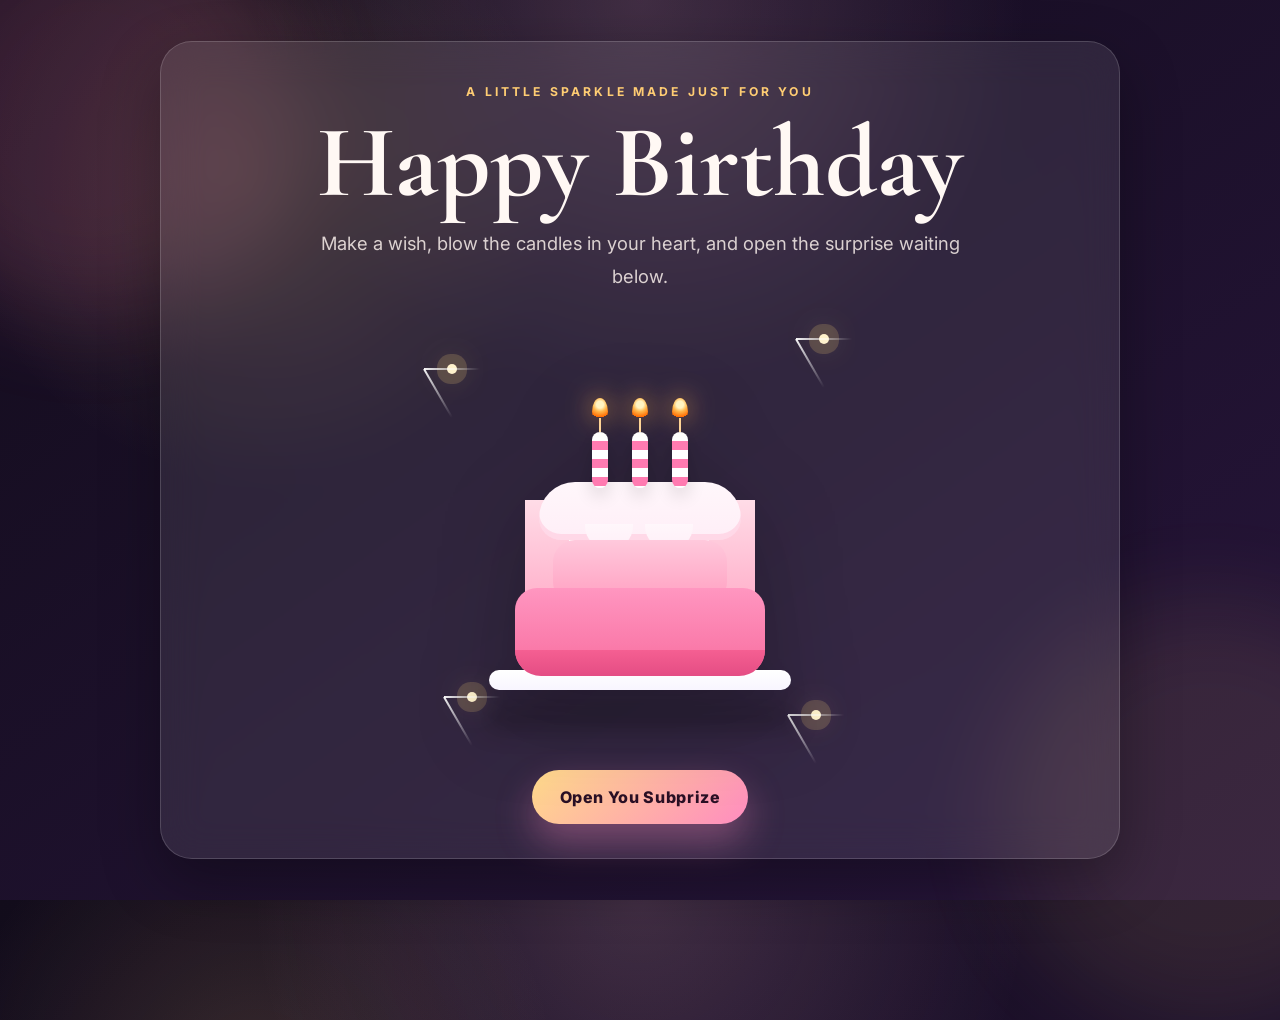
==== index.html @ 3e1cdf65 "Create birthday wishes website" ====
<!DOCTYPE html>
<html lang="en">
  <head>
    <meta charset="UTF-8" />
    <meta name="viewport" content="width=device-width, initial-scale=1.0" />
    <title>Birthday Surprise</title>
    <link rel="preconnect" href="https://fonts.googleapis.com" />
    <link rel="preconnect" href="https://fonts.gstatic.com" crossorigin />
    <link
      href="https://fonts.googleapis.com/css2?family=Cormorant+Garamond:wght@500;600;700&family=Inter:wght@400;500;600;700;800&display=swap"
      rel="stylesheet"
    />
    <link rel="stylesheet" href="styles.css" />
  </head>
  <body class="landing-page">
    <main class="scene">
      <div class="ambient ambient-left"></div>
      <div class="ambient ambient-right"></div>

      <section class="hero-panel">
        <p class="eyebrow">A little sparkle made just for you</p>
        <h1>Happy Birthday</h1>
        <p class="subtitle">
          Make a wish, blow the candles in your heart, and open the surprise waiting below.
        </p>

        <div class="cake-wrap" aria-label="Birthday cake with candles and firecrackers">
          <div class="spark spark-one"></div>
          <div class="spark spark-two"></div>
          <div class="spark spark-three"></div>
          <div class="spark spark-four"></div>

          <div class="cake-shadow"></div>
          <div class="cake">
            <div class="drip drip-one"></div>
            <div class="drip drip-two"></div>
            <div class="drip drip-three"></div>
            <div class="candles">
              <span class="candle candle-one"><span class="flame"></span></span>
              <span class="candle candle-two"><span class="flame"></span></span>
              <span class="candle candle-three"><span class="flame"></span></span>
            </div>
            <div class="icing"></div>
            <div class="middle-layer">
              <span class="frosting"></span>
            </div>
            <div class="base-layer">
              <span class="frosting frost-a"></span>
              <span class="frosting frost-b"></span>
            </div>
            <div class="plate"></div>
          </div>
        </div>

        <a class="surprise-btn" href="surprise.html">open you subprize</a>
      </section>
    </main>

    <script src="script.js"></script>
  </body>
</html>
---- styles.css ----
:root {
  --bg-1: #120c1b;
  --bg-2: #27153b;
  --panel: rgba(255, 248, 246, 0.09);
  --panel-border: rgba(255, 255, 255, 0.16);
  --text: #fff8f4;
  --muted: rgba(255, 245, 240, 0.82);
  --accent: #ffcd73;
  --accent-2: #ff7bb1;
  --shadow: rgba(0, 0, 0, 0.32);
  --cake-top: #ffdce7;
  --cake-mid: #ffb7cf;
  --cake-bottom: #ff8fbc;
  --icing: #fff7fb;
  --plate: #f8f5ff;
}

* {
  box-sizing: border-box;
}

html,
body {
  margin: 0;
  min-height: 100%;
}

body {
  font-family: "Inter", sans-serif;
  color: var(--text);
  background:
    radial-gradient(circle at top, rgba(255, 188, 214, 0.18), transparent 35%),
    radial-gradient(circle at 20% 20%, rgba(255, 205, 115, 0.14), transparent 24%),
    linear-gradient(145deg, var(--bg-1), var(--bg-2));
  overflow-x: hidden;
}

body::before {
  content: "";
  position: fixed;
  inset: 0;
  background-image:
    linear-gradient(rgba(255, 255, 255, 0.04) 1px, transparent 1px),
    linear-gradient(90deg, rgba(255, 255, 255, 0.04) 1px, transparent 1px);
  background-size: 60px 60px;
  opacity: 0.12;
  pointer-events: none;
  mask-image: radial-gradient(circle at center, black 48%, transparent 100%);
}

.scene {
  min-height: 100vh;
  display: grid;
  place-items: center;
  padding: 32px 18px;
  position: relative;
}

.hero-panel,
.surprise-panel {
  width: min(960px, 100%);
  padding: 42px 24px 34px;
  text-align: center;
  position: relative;
  z-index: 1;
}

.hero-panel {
  background: var(--panel);
  border: 1px solid var(--panel-border);
  border-radius: 32px;
  backdrop-filter: blur(20px);
  box-shadow: 0 22px 60px var(--shadow);
}

.eyebrow {
  margin: 0 0 14px;
  text-transform: uppercase;
  letter-spacing: 0.26em;
  color: var(--accent);
  font-size: 0.76rem;
  font-weight: 700;
}

h1,
h2 {
  font-family: "Cormorant Garamond", serif;
  margin: 0;
  line-height: 0.96;
}

h1 {
  font-size: clamp(3.2rem, 8vw, 6.4rem);
}

.subtitle {
  max-width: 680px;
  margin: 16px auto 0;
  font-size: clamp(1rem, 2vw, 1.15rem);
  line-height: 1.75;
  color: var(--muted);
}

.cake-wrap,
.cake-reveal {
  width: min(430px, 92vw);
  aspect-ratio: 1;
  margin: 24px auto 24px;
  position: relative;
  display: grid;
  place-items: center;
}

.cake-shadow {
  position: absolute;
  bottom: 18px;
  width: 72%;
  height: 18px;
  border-radius: 999px;
  background: rgba(0, 0, 0, 0.25);
  filter: blur(12px);
}

.cake {
  position: relative;
  width: 250px;
  height: 236px;
  margin-top: 54px;
  filter: drop-shadow(0 24px 40px rgba(0, 0, 0, 0.25));
  transform: translateY(0);
}

.cake::before {
  content: "";
  position: absolute;
  inset: 60px 10px 16px;
  border-radius: 0 0 28px 28px;
  background: linear-gradient(180deg, var(--cake-top), var(--cake-mid) 55%, var(--cake-bottom));
}

.cake::after {
  content: "";
  position: absolute;
  left: 0;
  right: 0;
  bottom: 0;
  height: 26px;
  border-radius: 0 0 26px 26px;
  background: linear-gradient(180deg, #f55f92, #e44d84);
}

.icing {
  position: absolute;
  left: 24px;
  right: 24px;
  top: 42px;
  height: 58px;
  border-radius: 36px 36px 22px 22px;
  background: linear-gradient(180deg, var(--icing), #ffeef7);
  box-shadow: inset 0 -6px 0 rgba(255, 148, 183, 0.25);
}

.icing::before,
.icing::after {
  content: "";
  position: absolute;
  bottom: -10px;
  width: 48px;
  height: 26px;
  border-radius: 0 0 40px 40px;
  background: inherit;
}

.icing::before {
  left: 46px;
}

.icing::after {
  right: 48px;
}

.middle-layer {
  position: absolute;
  left: 38px;
  right: 38px;
  bottom: 72px;
  height: 64px;
  border-radius: 22px;
  background: linear-gradient(180deg, #ffc9dc, #ff9ec0);
}

.base-layer {
  position: absolute;
  left: 0;
  right: 0;
  bottom: 0;
  height: 88px;
  border-radius: 22px 22px 26px 26px;
  background: linear-gradient(180deg, #ff96c0, #f86d9f);
}

.frosting {
  position: absolute;
  inset: auto 18px -8px;
  height: 22px;
  border-radius: 999px;
  background: var(--icing);
}

.middle-layer .frosting {
  left: 14px;
  right: 14px;
}

.frost-a,
.frost-b {
  width: 58px;
  height: 20px;
  bottom: -8px;
  border-radius: 999px;
}

.frost-a {
  left: 26px;
}

.frost-b {
  right: 26px;
}

.plate {
  position: absolute;
  left: -26px;
  right: -26px;
  bottom: -14px;
  height: 20px;
  border-radius: 999px;
  background: linear-gradient(180deg, #fff, var(--plate));
  box-shadow: 0 12px 32px rgba(0, 0, 0, 0.16);
}

.candles {
  position: absolute;
  left: 0;
  right: 0;
  top: -8px;
  display: flex;
  justify-content: center;
  gap: 24px;
  z-index: 2;
}

.candle {
  width: 16px;
  height: 56px;
  border-radius: 12px;
  background:
    repeating-linear-gradient(180deg, #fff 0 9px, #ff7bb1 9px 18px);
  position: relative;
  box-shadow: 0 8px 18px rgba(0, 0, 0, 0.14);
}

.candle::before {
  content: "";
  position: absolute;
  left: 50%;
  top: -14px;
  width: 2px;
  height: 14px;
  background: #ffd89c;
  transform: translateX(-50%);
}

.flame {
  position: absolute;
  left: 50%;
  top: -34px;
  width: 16px;
  height: 22px;
  transform: translateX(-50%);
  border-radius: 50% 50% 50% 50% / 62% 62% 38% 38%;
  background: radial-gradient(circle at 50% 30%, #fff4c2 0 20%, #ffb84d 40%, #ff6a00 72%, rgba(255, 106, 0, 0) 73%);
  filter: drop-shadow(0 0 12px rgba(255, 180, 80, 0.75));
  animation: flame-flicker 0.9s infinite ease-in-out alternate;
}

.flame-off {
  opacity: 0;
  transform: translateX(-50%) scale(0.4);
}

.cake-muted .candle {
  opacity: 0.88;
}

.cake-muted {
  filter: grayscale(0.08) drop-shadow(0 20px 30px rgba(0, 0, 0, 0.18));
}

.drip {
  position: absolute;
  top: 72px;
  width: 20px;
  background: linear-gradient(180deg, var(--icing), #fff);
  border-radius: 999px;
}

.drip-one {
  left: 54px;
  height: 52px;
}

.drip-two {
  left: 116px;
  height: 72px;
}

.drip-three {
  right: 56px;
  height: 48px;
}

.surprise-btn {
  display: inline-flex;
  align-items: center;
  justify-content: center;
  min-height: 54px;
  padding: 0 28px;
  border-radius: 999px;
  background: linear-gradient(135deg, #ffdb8a, #ff8cc0);
  color: #2a1025;
  text-decoration: none;
  font-weight: 800;
  font-size: 1rem;
  text-transform: capitalize;
  letter-spacing: 0.04em;
  box-shadow: 0 18px 36px rgba(255, 139, 192, 0.35);
  transition: transform 160ms ease, box-shadow 160ms ease, filter 160ms ease;
}

.surprise-btn:hover {
  transform: translateY(-2px);
  box-shadow: 0 22px 42px rgba(255, 139, 192, 0.42);
  filter: brightness(1.02);
}

.surprise-btn:active {
  transform: translateY(1px);
}

.surprise-btn.ghost {
  background: transparent;
  border: 1px solid rgba(255, 255, 255, 0.2);
  color: var(--text);
  box-shadow: none;
}

.surprise-panel h1 {
  font-size: clamp(2.8rem, 7vw, 5.4rem);
}

.wish-grid {
  width: min(980px, 100%);
  margin: 28px auto 0;
  display: grid;
  grid-template-columns: repeat(2, minmax(0, 1fr));
  gap: 18px;
}

.wish-card {
  text-align: left;
  padding: 22px 22px 20px;
  border-radius: 24px;
  background: rgba(255, 255, 255, 0.09);
  border: 1px solid rgba(255, 255, 255, 0.14);
  backdrop-filter: blur(14px);
  box-shadow: 0 16px 36px rgba(0, 0, 0, 0.18);
}

.wish-card h2 {
  font-size: 2rem;
  margin-bottom: 10px;
  color: #ffe5b4;
}

.wish-card p {
  margin: 0;
  line-height: 1.7;
  color: var(--muted);
}

.cake-reveal {
  width: min(380px, 90vw);
  margin-top: 34px;
  transform: scale(0.95);
}

.spark {
  position: absolute;
  width: 10px;
  height: 10px;
  background: #fff2cc;
  border-radius: 50%;
  box-shadow:
    0 0 0 10px rgba(255, 215, 120, 0.18),
    0 0 30px rgba(255, 215, 120, 0.8);
  animation: sparkle 2.4s infinite ease-in-out;
}

.firecracker {
  position: absolute;
  left: 50%;
  top: 50%;
  width: 8px;
  height: 8px;
  border-radius: 50%;
  background: var(--color);
  box-shadow:
    0 0 0 6px rgba(255, 255, 255, 0.12),
    0 0 18px var(--color);
  transform: translate(-50%, -50%);
  animation: burst 1.9s infinite ease-out;
  animation-delay: var(--delay);
  pointer-events: none;
  opacity: 0;
}

.firecracker::before {
  content: "";
  position: absolute;
  left: 50%;
  top: 50%;
  width: 30px;
  height: 2px;
  background: linear-gradient(90deg, var(--color), rgba(255, 255, 255, 0));
  transform: translate(-50%, -50%) rotate(0deg);
  box-shadow: 0 0 8px var(--color);
}

.firecracker::after {
  content: "";
  position: absolute;
  left: 50%;
  top: 50%;
  width: 30px;
  height: 2px;
  background: linear-gradient(90deg, var(--color), rgba(255, 255, 255, 0));
  transform: translate(-50%, -50%) rotate(90deg);
}

.spark::before,
.spark::after {
  content: "";
  position: absolute;
  inset: 50% auto auto 50%;
  width: 56px;
  height: 2px;
  background: linear-gradient(90deg, rgba(255, 255, 255, 0.95), rgba(255, 122, 177, 0));
  transform-origin: left center;
}

.spark::after {
  transform: translate(-50%, -50%) rotate(60deg);
}

.spark::before {
  transform: translate(-50%, -50%) rotate(0deg);
}

.spark-one {
  top: 48px;
  left: 22px;
}

.spark-two {
  top: 18px;
  right: 26px;
  animation-delay: 0.35s;
}

.spark-three {
  bottom: 44px;
  left: 42px;
  animation-delay: 0.7s;
}

.spark-four {
  bottom: 26px;
  right: 34px;
  animation-delay: 1.05s;
}

.ambient {
  position: absolute;
  width: 420px;
  height: 420px;
  border-radius: 50%;
  filter: blur(48px);
  opacity: 0.35;
  pointer-events: none;
}

.ambient-left {
  left: -120px;
  top: -100px;
  background: rgba(255, 128, 177, 0.42);
}

.ambient-right {
  right: -140px;
  bottom: -120px;
  background: rgba(255, 210, 120, 0.28);
}

.surprise-scene {
  align-items: start;
  padding-top: 52px;
  padding-bottom: 48px;
}

@keyframes flame-flicker {
  0% {
    transform: translateX(-50%) scale(0.95) rotate(-2deg);
  }
  100% {
    transform: translateX(-50%) scale(1.05) rotate(2deg);
  }
}

@keyframes sparkle {
  0%,
  100% {
    transform: scale(0.7) translateY(0);
    opacity: 0.55;
  }
  50% {
    transform: scale(1.1) translateY(-8px);
    opacity: 1;
  }
}

@keyframes burst {
  0% {
    opacity: 0;
    transform: translate(-50%, -50%) scale(0.2);
  }
  12% {
    opacity: 1;
  }
  45% {
    opacity: 0.88;
    transform:
      translate(calc(-50% + var(--x)), calc(-50% + var(--y)))
      scale(1);
  }
  100% {
    opacity: 0;
    transform:
      translate(calc(-50% + var(--x)), calc(-50% + var(--y)))
      scale(0.6);
  }
}

@media (max-width: 760px) {
  .hero-panel,
  .surprise-panel {
    padding-left: 16px;
    padding-right: 16px;
  }

  .wish-grid {
    grid-template-columns: 1fr;
  }

  .cake {
    transform: scale(0.92);
    transform-origin: center top;
  }

  .cake-wrap,
  .cake-reveal {
    margin-top: 16px;
    margin-bottom: 20px;
  }
}
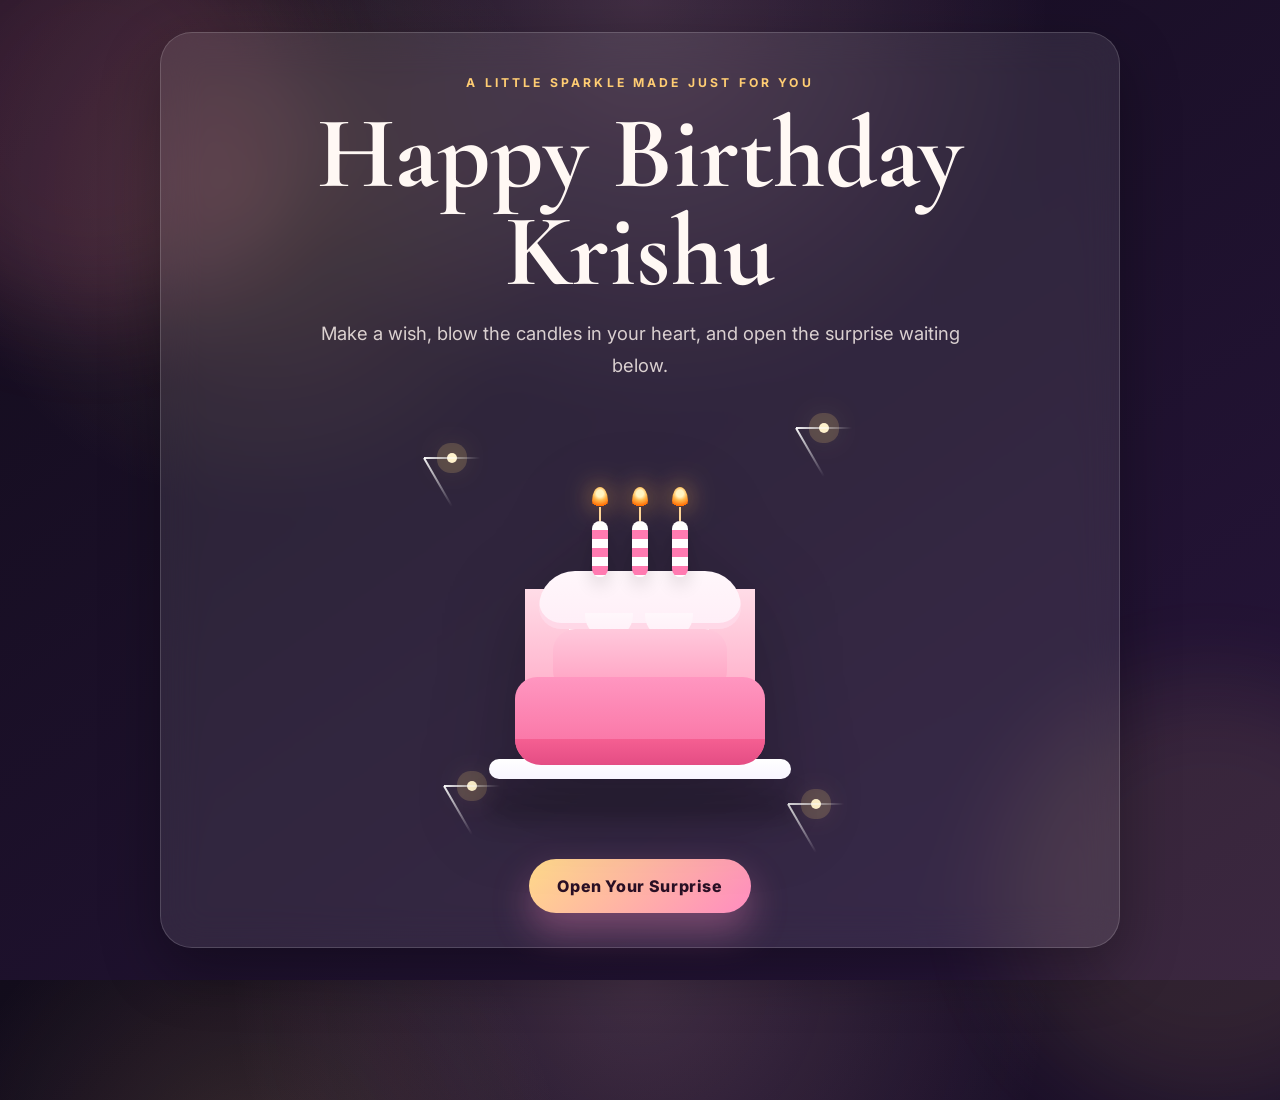
==== commit dd0207d0: "Personalize birthday site for Krishu" ====
--- a/index.html
+++ b/index.html
@@ -19,7 +19,7 @@
 
       <section class="hero-panel">
         <p class="eyebrow">A little sparkle made just for you</p>
-        <h1>Happy Birthday</h1>
+        <h1>Happy Birthday Krishu</h1>
         <p class="subtitle">
           Make a wish, blow the candles in your heart, and open the surprise waiting below.
         </p>
@@ -52,7 +52,7 @@
           </div>
         </div>
 
-        <a class="surprise-btn" href="surprise.html">open you subprize</a>
+        <a class="surprise-btn" href="surprise.html">Open Your Surprise</a>
       </section>
     </main>
 
--- a/styles.css
+++ b/styles.css
@@ -99,6 +99,24 @@
   font-size: clamp(1rem, 2vw, 1.15rem);
   line-height: 1.75;
   color: var(--muted);
+}
+
+.wish-banner {
+  width: min(780px, 100%);
+  margin: 24px auto 0;
+  padding: 18px 20px;
+  border-radius: 24px;
+  background: linear-gradient(135deg, rgba(255, 219, 138, 0.16), rgba(255, 140, 192, 0.14));
+  border: 1px solid rgba(255, 255, 255, 0.15);
+  box-shadow: 0 14px 34px rgba(0, 0, 0, 0.16);
+  backdrop-filter: blur(12px);
+}
+
+.wish-banner p {
+  margin: 0;
+  color: var(--muted);
+  line-height: 1.8;
+  font-size: 1.02rem;
 }
 
 .cake-wrap,
@@ -359,34 +377,59 @@
   font-size: clamp(2.8rem, 7vw, 5.4rem);
 }
 
-.wish-grid {
+.photo-gallery {
   width: min(980px, 100%);
   margin: 28px auto 0;
   display: grid;
-  grid-template-columns: repeat(2, minmax(0, 1fr));
+  grid-template-columns: repeat(12, minmax(0, 1fr));
+  grid-auto-flow: dense;
   gap: 18px;
 }
 
-.wish-card {
-  text-align: left;
-  padding: 22px 22px 20px;
+.photo-gallery .photo-card:nth-child(2),
+.photo-gallery .photo-card:nth-child(3) {
+  grid-column: span 3;
+}
+
+.photo-gallery .photo-card:nth-child(4),
+.photo-gallery .photo-card:nth-child(5) {
+  grid-column: span 4;
+}
+
+.photo-card {
+  margin: 0;
+  grid-column: span 4;
+  min-height: 220px;
   border-radius: 24px;
-  background: rgba(255, 255, 255, 0.09);
+  overflow: hidden;
+  background: rgba(255, 255, 255, 0.08);
   border: 1px solid rgba(255, 255, 255, 0.14);
-  backdrop-filter: blur(14px);
-  box-shadow: 0 16px 36px rgba(0, 0, 0, 0.18);
-}
-
-.wish-card h2 {
-  font-size: 2rem;
-  margin-bottom: 10px;
-  color: #ffe5b4;
-}
-
-.wish-card p {
-  margin: 0;
-  line-height: 1.7;
-  color: var(--muted);
+  box-shadow: 0 16px 36px rgba(0, 0, 0, 0.2);
+  transform: translateY(0);
+}
+
+.photo-card-large {
+  grid-column: span 5;
+  min-height: 320px;
+}
+
+.photo-card-wide {
+  grid-column: span 7;
+  min-height: 260px;
+}
+
+.photo-card img {
+  width: 100%;
+  height: 100%;
+  display: block;
+  object-fit: cover;
+  object-position: center;
+  transition: transform 220ms ease, filter 220ms ease;
+}
+
+.photo-card:hover img {
+  transform: scale(1.03);
+  filter: saturate(1.04);
 }
 
 .cake-reveal {
@@ -568,8 +611,15 @@
     padding-right: 16px;
   }
 
-  .wish-grid {
+  .photo-gallery {
     grid-template-columns: 1fr;
+  }
+
+  .photo-card,
+  .photo-card-large,
+  .photo-card-wide {
+    grid-column: auto;
+    min-height: 220px;
   }
 
   .cake {
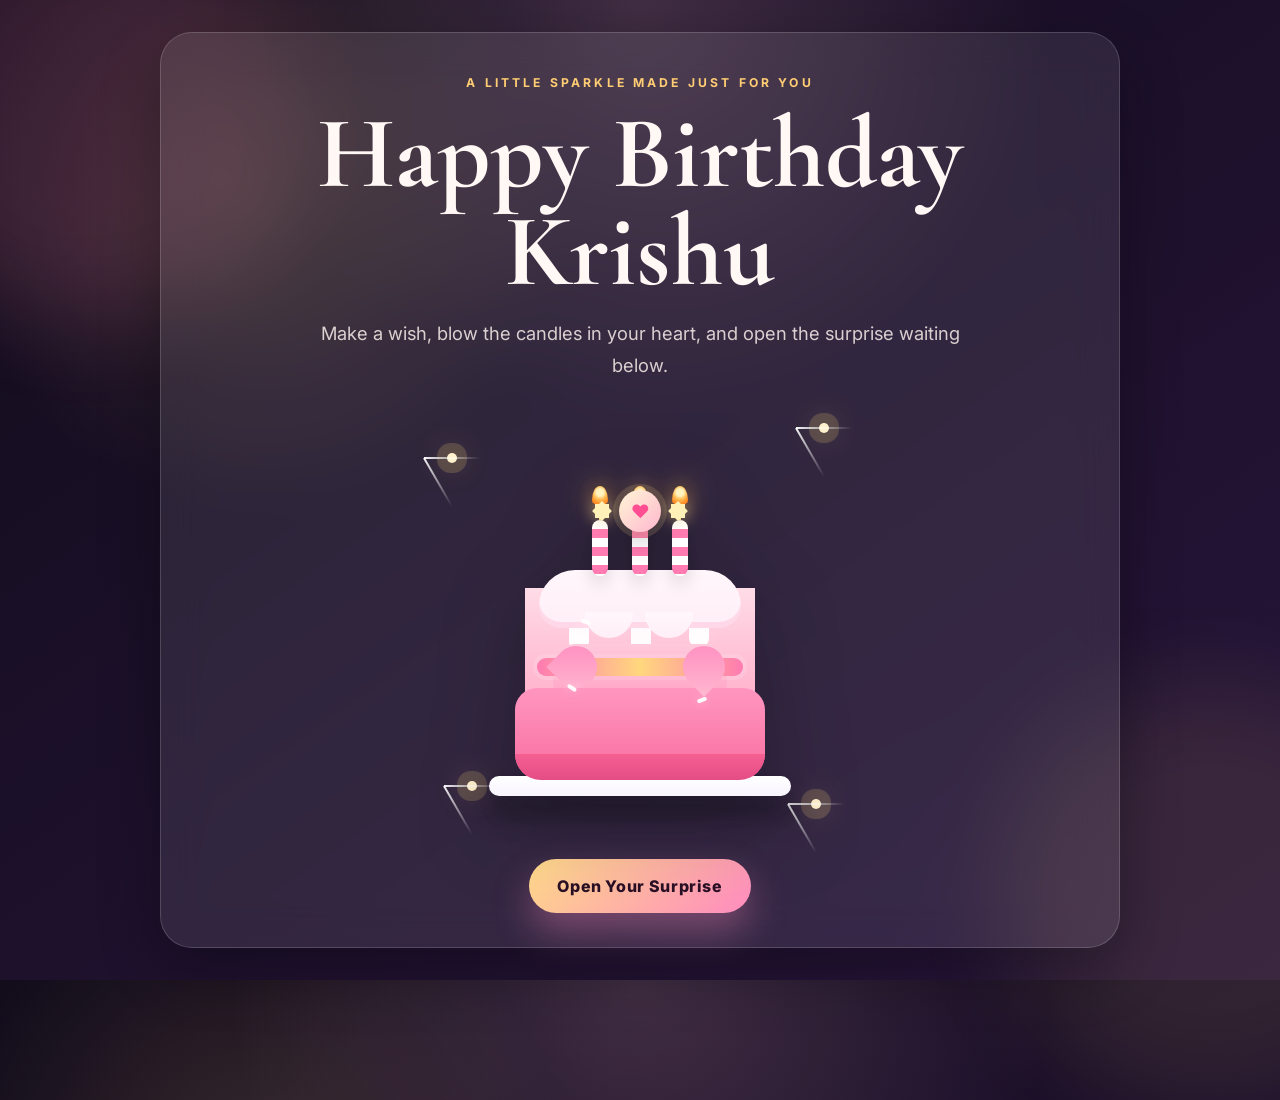
==== commit c51b0060: "Beautify landing page cake" ====
--- a/index.html
+++ b/index.html
@@ -13,6 +13,7 @@
     <link rel="stylesheet" href="styles.css" />
   </head>
   <body class="landing-page">
+    <audio id="bg-music" src="assets/birthday-music.mp3" preload="auto" loop aria-hidden="true"></audio>
     <main class="scene">
       <div class="ambient ambient-left"></div>
       <div class="ambient ambient-right"></div>
@@ -32,14 +33,24 @@
 
           <div class="cake-shadow"></div>
           <div class="cake">
+            <div class="cake-topper">
+              <span class="cake-star cake-star-left"></span>
+              <span class="cake-heart">&hearts;</span>
+              <span class="cake-star cake-star-right"></span>
+            </div>
             <div class="drip drip-one"></div>
             <div class="drip drip-two"></div>
             <div class="drip drip-three"></div>
+            <div class="cake-ribbon"></div>
             <div class="candles">
               <span class="candle candle-one"><span class="flame"></span></span>
               <span class="candle candle-two"><span class="flame"></span></span>
               <span class="candle candle-three"><span class="flame"></span></span>
             </div>
+            <div class="sprinkle sprinkle-a"></div>
+            <div class="sprinkle sprinkle-b"></div>
+            <div class="sprinkle sprinkle-c"></div>
+            <div class="sprinkle sprinkle-d"></div>
             <div class="icing"></div>
             <div class="middle-layer">
               <span class="frosting"></span>
--- a/styles.css
+++ b/styles.css
@@ -142,8 +142,8 @@
 .cake {
   position: relative;
   width: 250px;
-  height: 236px;
-  margin-top: 54px;
+  height: 252px;
+  margin-top: 68px;
   filter: drop-shadow(0 24px 40px rgba(0, 0, 0, 0.25));
   transform: translateY(0);
 }
@@ -165,6 +165,124 @@
   height: 26px;
   border-radius: 0 0 26px 26px;
   background: linear-gradient(180deg, #f55f92, #e44d84);
+}
+
+.cake-topper {
+  position: absolute;
+  left: 50%;
+  top: -38px;
+  transform: translateX(-50%);
+  display: flex;
+  align-items: center;
+  gap: 10px;
+  z-index: 4;
+}
+
+.cake-heart {
+  width: 42px;
+  height: 42px;
+  display: grid;
+  place-items: center;
+  border-radius: 50%;
+  background: linear-gradient(135deg, #fff6d6, #ffb7cf);
+  color: #ff4f92;
+  font-size: 1.15rem;
+  box-shadow:
+    0 0 0 6px rgba(255, 219, 138, 0.15),
+    0 12px 24px rgba(0, 0, 0, 0.18);
+}
+
+.cake-star {
+  position: relative;
+  width: 14px;
+  height: 14px;
+  background: #fff1b8;
+  transform: rotate(45deg);
+  box-shadow: 0 0 16px rgba(255, 219, 138, 0.8);
+}
+
+.cake-star::before,
+.cake-star::after {
+  content: "";
+  position: absolute;
+  inset: 0;
+  background: inherit;
+}
+
+.cake-star::before {
+  transform: rotate(45deg);
+}
+
+.cake-star::after {
+  transform: rotate(-45deg);
+}
+
+.cake-ribbon {
+  position: absolute;
+  left: 22px;
+  right: 22px;
+  top: 130px;
+  height: 18px;
+  border-radius: 999px;
+  background: linear-gradient(90deg, #ff7bb1, #ffd77d, #ff7bb1);
+  box-shadow: 0 0 0 4px rgba(255, 255, 255, 0.12);
+  z-index: 1;
+}
+
+.cake-ribbon::before,
+.cake-ribbon::after {
+  content: "";
+  position: absolute;
+  top: 50%;
+  width: 42px;
+  height: 42px;
+  border-radius: 50% 50% 50% 0;
+  background: linear-gradient(135deg, #ff8cc0, #ffb7cf);
+  transform: translateY(-50%) rotate(45deg);
+}
+
+.cake-ribbon::before {
+  left: 18px;
+}
+
+.cake-ribbon::after {
+  right: 18px;
+  border-radius: 50% 50% 0 50%;
+}
+
+.sprinkle {
+  position: absolute;
+  width: 10px;
+  height: 4px;
+  border-radius: 999px;
+  background: #fff;
+  z-index: 3;
+  opacity: 0.95;
+  box-shadow: 0 0 8px rgba(255, 255, 255, 0.38);
+}
+
+.sprinkle-a {
+  top: 92px;
+  left: 66px;
+  transform: rotate(18deg);
+}
+
+.sprinkle-b {
+  top: 108px;
+  left: 184px;
+  transform: rotate(-22deg);
+}
+
+.sprinkle-c {
+  top: 158px;
+  left: 52px;
+  transform: rotate(34deg);
+}
+
+.sprinkle-d {
+  top: 170px;
+  right: 58px;
+  transform: rotate(-20deg);
 }
 
 .icing {
@@ -201,8 +319,8 @@
   position: absolute;
   left: 38px;
   right: 38px;
-  bottom: 72px;
-  height: 64px;
+  bottom: 76px;
+  height: 60px;
   border-radius: 22px;
   background: linear-gradient(180deg, #ffc9dc, #ff9ec0);
 }
@@ -212,7 +330,7 @@
   left: 0;
   right: 0;
   bottom: 0;
-  height: 88px;
+  height: 92px;
   border-radius: 22px 22px 26px 26px;
   background: linear-gradient(180deg, #ff96c0, #f86d9f);
 }
@@ -250,7 +368,7 @@
   position: absolute;
   left: -26px;
   right: -26px;
-  bottom: -14px;
+  bottom: -16px;
   height: 20px;
   border-radius: 999px;
   background: linear-gradient(180deg, #fff, var(--plate));
@@ -623,7 +741,7 @@
   }
 
   .cake {
-    transform: scale(0.92);
+    transform: scale(0.9);
     transform-origin: center top;
   }
 
